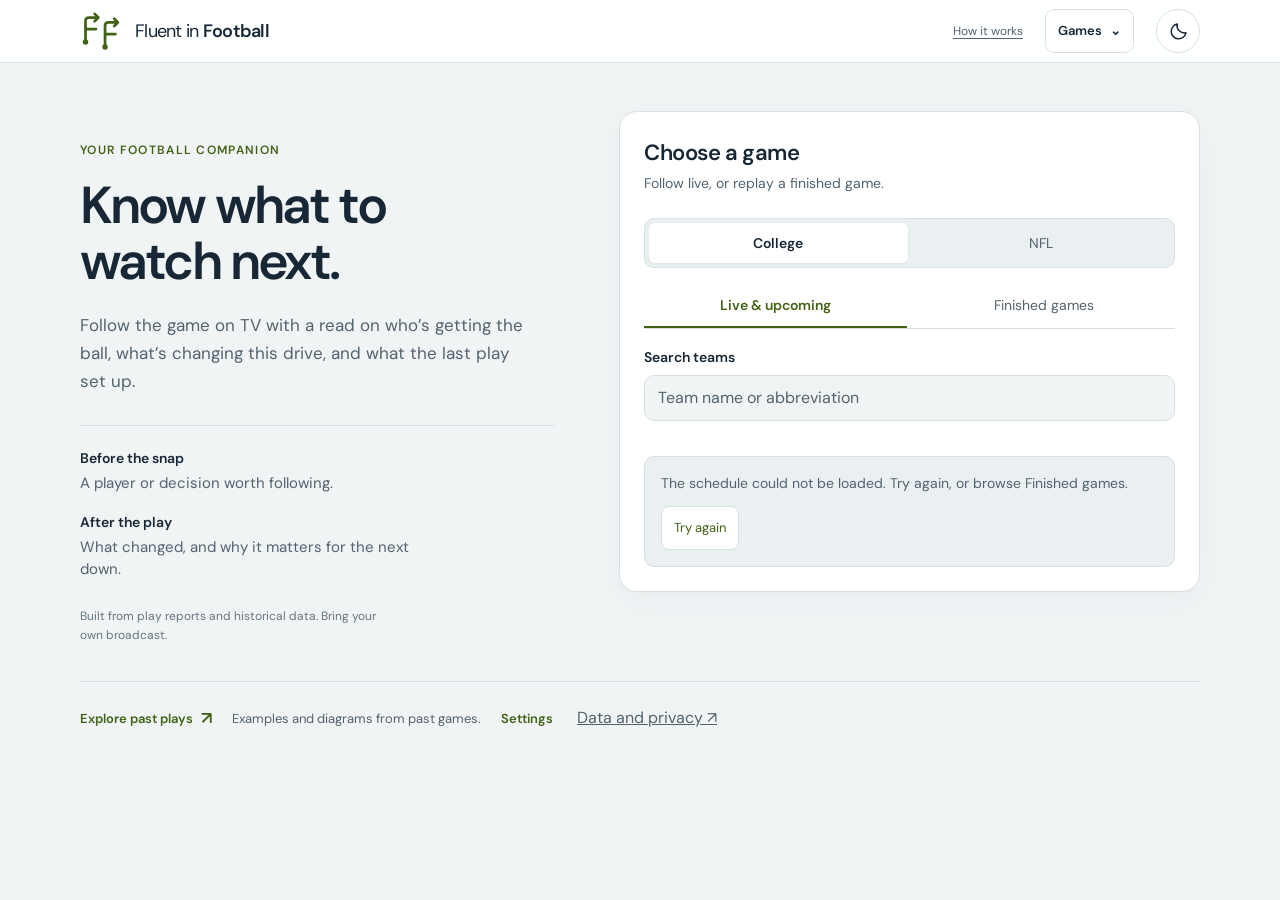
==== web/index.html @ 733d2c17 "Add social link preview metadata and branded card image" ====
<!doctype html>
<html lang="en">
<head>
<meta charset="utf-8">
<meta name="viewport" content="width=device-width, initial-scale=1, viewport-fit=cover">
<meta name="theme-color" content="#f1f4f5">
<meta name="color-scheme" content="light dark">
<meta name="description" content="Know what to watch next. Follow player usage, the shape of a drive, and what each play changed alongside the game on your TV.">
<meta property="og:site_name" content="Fluent in Football">
<meta property="og:type" content="website">
<meta property="og:title" content="Fluent in Football — Know what to watch next">
<meta property="og:url" content="https://fluentin.football/">
<link rel="canonical" href="https://fluentin.football/">
<meta property="og:description" content="Know what to watch next. Live football context and play-by-play replays for college and NFL games.">
<meta property="og:image" content="https://fluentin.football/social-preview-v1.png">
<meta property="og:image:type" content="image/png">
<meta property="og:image:width" content="1200">
<meta property="og:image:height" content="630">
<meta property="og:image:alt" content="Fluent in Football. Know what to watch next. Live context and game replays for college and NFL football.">
<meta name="twitter:card" content="summary_large_image">
<meta name="twitter:title" content="Fluent in Football — Know what to watch next">
<meta name="twitter:description" content="Live football context and play-by-play replays for college and NFL games. Follow along with the game on your TV.">
<meta name="twitter:image" content="https://fluentin.football/social-preview-v1.png">
<meta name="twitter:image:alt" content="Fluent in Football. Know what to watch next. Live context and game replays for college and NFL football.">
<meta name="twitter:creator" content="@natebking">
<meta name="application-name" content="Fluent in Football">
<meta name="apple-mobile-web-app-title" content="Fluent in Football">
<title>Fluent in Football</title>
<link id="favicon" rel="icon" href="favicon.svg" type="image/svg+xml">
<script src="theme.js"></script>
<link rel="stylesheet" href="styles.css">
<link rel="stylesheet" href="learning.css">
<link rel="stylesheet" href="depth.css">
<link rel="stylesheet" href="review.css">
<link rel="stylesheet" href="replay.css">
</head>
<body data-view="home">

<a class="skip-link" href="#gameSearch">Skip to games</a>
<header class="app-header">
  <div class="header-inner">
    <div class="masthead">
      <div class="brand">
        <svg class="brand-mark" viewBox="0 0 72 64" fill="none" aria-hidden="true"><use href="brand-mark.svg#routes"/></svg>
        <span>Fluent in <strong>Football</strong></span>
      </div>
      <div class="mast-actions">
        <span class="connection"><span class="dot" id="dot"></span><span id="connectionLabel">Connecting</span></span>
        <button id="howItWorks" class="help-link" type="button" aria-haspopup="dialog" aria-controls="howSheet">How it works</button>
        <button id="pickBtn" type="button" aria-haspopup="dialog" aria-label="Choose a game">Games <span aria-hidden="true">⌄</span></button>
        <button id="themeToggle" class="icon-button" type="button" aria-label="Switch to dark mode">
          <span class="t-icon-swap" data-state="b" aria-hidden="true">
            <svg class="t-icon" data-icon="a" viewBox="0 0 24 24" fill="none" stroke="currentColor" stroke-width="1.7" stroke-linecap="round"><circle cx="12" cy="12" r="4"/><path d="M12 2v2m0 16v2M2 12h2m16 0h2M5 5l1.5 1.5m11 11L19 19M5 19l1.5-1.5m11-11L19 5"/></svg>
            <svg class="t-icon" data-icon="b" viewBox="0 0 24 24" fill="none" stroke="currentColor" stroke-width="1.7" stroke-linecap="round" stroke-linejoin="round"><path d="M20.5 13.5A8.5 8.5 0 0 1 10.5 3.5 8.5 8.5 0 1 0 20.5 13.5Z"/></svg>
          </span>
        </button>
      </div>
    </div>
    <div class="scorebar">
      <div class="hgrow"><div id="score">Choose a game</div><div class="hmeta" id="hmeta"></div></div>
      <button id="delayBtn" aria-label="TV delay">Sync TV</button>
    </div>
  </div>
</header>

<div id="err" role="status"></div>

<main class="workspace">

  <section id="home" class="home" aria-labelledby="homeTitle">
    <div class="home-intro">
      <p class="eyebrow">Your football companion</p>
      <h1 id="homeTitle">Know what to watch next.</h1>
      <p class="home-lede">Follow the game on TV with a read on who’s getting the ball, what’s changing this drive, and what the last play set up.</p>
      <dl class="home-rhythm">
        <div><dt>Before the snap</dt><dd>A player or decision worth following.</dd></div>
        <div><dt>After the play</dt><dd>What changed, and why it matters for the next down.</dd></div>
      </dl>
      <p class="home-source">Built from play reports and historical data. Bring your own broadcast.</p>
    </div>
    <div id="homeGamePicker" class="home-game-picker">
  <div id="gameBrowser" class="sheetInner game-browser">
    <h2 id="gamePickerTitle">Choose a game</h2>
    <p class="game-picker-intro">Follow live, or replay a finished game.</p>
    <div class="sheetTop">
      <div class="seg" role="group" aria-label="League">
        <button data-lg="cfb">College</button>
        <button data-lg="nfl">NFL</button>
      </div>
      <button id="closeSheet" class="closex">Close</button>
    </div>
    <div class="game-browser-modes" role="group" aria-label="Game schedule">
      <button id="currentGamesBtn" type="button" aria-pressed="true" aria-controls="games">Live & upcoming</button>
      <button id="finishedGamesBtn" type="button" aria-pressed="false" aria-controls="games">Finished games</button>
    </div>
    <div id="archiveDateField" class="archive-date-field" hidden>
      <label for="archiveDate">Game date <input id="archiveDate" type="date" required></label>
      <p>Choose a game to replay. Scores stay hidden until you reach them.</p>
      <button id="archiveRetry" type="button" class="ghost" hidden>Try again</button>
    </div>
    <div class="game-search">
      <label for="gameSearch">Search teams</label>
      <div class="game-search-field">
        <input id="gameSearch" type="search" placeholder="Team name or abbreviation" autocomplete="off" autocapitalize="none" spellcheck="false" aria-controls="games" aria-describedby="gameSearchStatus">
        <button id="clearGameSearch" type="button" aria-label="Clear team search" hidden>Clear</button>
      </div>
      <p id="gameSearchStatus" role="status" aria-live="polite" aria-atomic="true"></p>
    </div>
    <div id="scheduleNotice" class="schedule-notice" hidden><p id="scheduleMessage" role="status"></p><button id="scheduleRetry" class="ghost" type="button" hidden>Try again</button><button id="browseFinished" class="ghost" type="button" hidden>Browse finished games →</button></div>
    <div id="games"><div class="empty">Loading games…</div></div>
    <button id="gameSettingsBtn" class="depth-link" type="button" aria-haspopup="dialog" aria-controls="settingsSheet">Settings: hints and appearance ↗</button>
  </div>
    </div>
  </section>


  <section id="replayControls" class="replay-controls" aria-label="Game replay" hidden>
    <div class="replay-heading"><div><span class="eyebrow">Game replay</span><h1 id="replayGameTitle">Loading game…</h1></div><span id="replayDate"></span></div>
    <p class="replay-note">Final reports with today’s analysis. Live details and timing may have differed.</p>
    <div class="replay-actions">
      <div class="replay-step-buttons"><button id="replayPrevious" class="ghost" type="button" aria-keyshortcuts="ArrowLeft" disabled>← Previous play</button><button id="replayNext" class="replay-next" type="button" aria-keyshortcuts="ArrowRight" disabled>Next play →</button></div>
      <label for="replayMoment">Jump to a moment <select id="replayMoment" disabled><option value="">Choose a moment</option></select></label>
    </div>
    <p class="replay-status"><span id="replayStatus" role="status" aria-live="polite">Loading the replay…</span><span class="replay-keyboard">← / → keys to step</span></p>
  </section>

  <div class="read-column">
    <section id="prime" aria-label="Watch next" tabindex="-1">
      <div class="card-heading"><span class="eyebrow" id="readLabel">Watch next</span></div>
      <div class="pQuiet" id="pQuiet">Pick a game to start.</div>
      <div class="pTop" hidden><span id="pDD"></span><span id="pSpot"></span></div>
      <div class="watch-block"><p id="pWatch"></p><p id="readDetail" class="read-detail"></p><p id="readWatch" class="read-observe"></p><p id="readPlayerContext" class="read-player-context"></p><small id="readSource" class="read-source"></small></div>
      <button id="exploreRead" class="depth-link" type="button" aria-haspopup="dialog" aria-controls="learningSheet" hidden>See the idea <span aria-hidden="true">↗</span></button>
      <details id="readFeedback" class="read-feedback" hidden><summary>Was this useful?</summary><div><button type="button" class="ghost" data-read-rating="useful">Useful</button><button type="button" class="ghost" data-read-rating="obvious">Too obvious</button><button type="button" class="ghost" data-read-rating="unsupported">Doesn’t fit</button></div><small id="readFeedbackStatus" role="status"></small></details>

      <div id="fieldPosition" class="field-position" hidden>
        <div class="field-caption"><span>Field position</span><span id="fieldDirection"></span></div>
        <svg id="fieldGraphic" viewBox="0 0 500 64" role="img" aria-label="Field position">
          <defs><pattern id="yardLines" width="44" height="64" patternUnits="userSpaceOnUse" x="30"><path d="M0 0V64" stroke="currentColor" stroke-opacity=".18"/><path d="M22 17v5m0 20v5" stroke="currentColor" stroke-opacity=".25"/></pattern></defs>
          <rect width="500" height="64" rx="8" fill="currentColor" fill-opacity=".04"/>
          <path d="M30 0v64M470 0v64" stroke="currentColor" stroke-opacity=".35"/>
          <rect x="30" width="440" height="64" fill="url(#yardLines)"/>
          <text x="250" y="38" text-anchor="middle" fill="currentColor" fill-opacity=".5" font-size="16">50</text>
          <line id="firstDownLine" x1="300" y1="5" x2="300" y2="59" stroke="#f0c967" stroke-width="2" stroke-dasharray="4 4"/>
          <line id="ballLine" x1="250" y1="5" x2="250" y2="59" stroke="#d4f76b" stroke-width="2"/>
          <circle id="ballMarker" cx="250" cy="32" r="6" fill="#d4f76b" stroke="#203728" stroke-width="2"/>
        </svg>
        <div class="field-legend"><span id="fieldLeftEnd"></span><span class="field-key">● Ball <i></i> <span id="fieldTargetLabel">First down</span></span><span id="fieldRightEnd"></span></div>
        <details id="fieldView" class="field-view">
          <summary id="fieldViewSummary">Match TV</summary>
          <div class="field-view-panel">
            <p id="fieldViewPrompt">Which way is the offense attacking?</p>
            <div class="field-view-choices" role="group" aria-labelledby="fieldViewPrompt">
              <button type="button" id="fieldAttackLeft" aria-pressed="false">← Left</button>
              <button type="button" id="fieldAttackRight" aria-pressed="false">Right →</button>
            </div>
            <p class="field-view-note">Match the main sideline camera. Check again after halftime or when a new overtime period starts.</p>
          </div>
        </details>
      </div>
      <div class="pHold" id="pHold"></div>
    </section>

  </div>

  <section class="plays-panel" aria-labelledby="feedTitle">
    <div class="feedhead"><h1 id="feedTitle">Last play</h1><span>What changed</span></div>
    <div id="feed"><div class="empty">Waiting for the first play.</div></div>
    <div id="feedControls" class="feed-controls" hidden>
      <button id="feedToggle" class="ghost" type="button" aria-expanded="false" aria-controls="feed">Show more plays</button>
      <span id="feedCount"></span>
    </div>
  </section>
    <section id="askz" aria-label="Make a prediction">
      <div id="pRes" role="status"></div>
      <div id="pAsk">
        <div class="ask-overline">Your call</div>
        <div id="askQ"></div>
        <div id="askBtns"></div>
        <div id="askLock" hidden></div>
      </div>
    </section>
  <details id="gameContext" class="game-context tendency-block">
    <summary><span>Game context</span><small>Drive · Players · Past games</small></summary>
    <div class="context-grid">
      <div>
    <section id="driveStory" class="drive-story" aria-labelledby="driveTitle" hidden>
      <div class="depth-heading"><h2 id="driveTitle">This drive</h2><span id="driveTeam"></span></div>
      <p id="driveSummary"></p>
      <div id="driveGraphic"></div>
      <p class="depth-caption" id="driveNote"></p>
    </section>
    <section id="gamePatterns" class="game-patterns" aria-labelledby="patternsTitle" hidden>
      <h2 id="patternsTitle">Players and plays</h2>
      <div id="patternDetails"></div>
      <p class="depth-caption">Counts from the reported plays. These describe this game; they do not predict the next play.</p>
    </section>
      </div>
      <section class="history-context" aria-labelledby="historyTitle">
        <h2 id="historyTitle">Past games</h2>
        <div id="historyComparison" class="history-comparison"></div>
        <div class="historical-choices"><p id="pSit"></p><p id="pTen"></p><div class="pFoot" id="pFoot"></div></div>
      </section>
    </div>
  </details>
  <footer class="learning-footer">
    <button id="exploreExamples" class="depth-link" type="button" aria-haspopup="dialog" aria-controls="learningSheet">Explore past plays <span aria-hidden="true">↗</span></button>
    <p>Examples and diagrams from past games.</p>
  <div class="journal-toolbar">
    <button id="openJournal" class="depth-link" type="button" aria-haspopup="dialog" aria-controls="reviewSheet">Game journal <span aria-hidden="true">↗</span></button>
    <span id="journalStatus" role="status">Saved in this browser</span>
  </div>
    <div class="footer-links"><button id="settingsBtn" class="depth-link" type="button" aria-haspopup="dialog" aria-controls="settingsSheet">Settings</button><a href="data.html" target="_blank" rel="noopener">Data and privacy ↗</a></div>
  </footer>
</main>

<div id="howSheet" class="sheet" role="dialog" aria-modal="true" aria-labelledby="howTitle" inert>
  <div class="sheetInner">
    <div class="sheetTop">
      <span class="ttl" id="howTitle">How it works</span>
      <button id="closeHow" class="closex" type="button">Close</button>
    </div>
    <ol class="how-steps">
      <li><b>Choose the game you’re watching.</b> Search for either team in the game list. Use Games to switch at any time.</li>
      <li><b>Match the timing.</b> Open Sync TV. We start with a 45-second delay; your broadcast may need more or less.</li>
      <li><b>Know what to watch.</b> Watch next highlights a player, pattern or decision that matters now. Last play explains what changed. Tap an underlined term whenever you need it.</li>
    </ol>
    <p class="note"><b>Read the game</b> is the default. Choose <b>Beginner</b> in Settings for help with the rules. The app reads play reports, not your TV picture.</p>
    <p class="note">No game on? Open <b>Games → Finished games</b>, choose a date and search for a team. Replays use the current analysis and final reports; details and timing may differ from what was available live. Availability depends on ESPN’s play reports.</p>
    <details class="help-details"><summary>More about the features</summary>
    <p class="note"><b>Past games</b> compares the offense and defense using the preceding season, where enough similar plays are available. The counts match down, distance, field position, score and clock bands. Different opponents, players and coaches mean they are context, not a forecast. The separate run/pass percentage uses down, distance and field position only. The app does not watch your TV picture or know how players are lined up.</p>
    <p class="note"><b>Last play</b> explains what happened and what changed. Open <b>Game context</b> for the drive story, player involvement and historical comparisons. Updates can arrive late or be corrected.</p>
    <p class="note">Use <b>See the idea</b> for a diagram and a question about what you noticed. Those answers are your observations, not a graded quiz. Diagrams explain the concept; they do not reconstruct the players’ actual paths.</p>
    <p class="note"><b>Explore past plays</b>, at the bottom of the page, uses named examples from past games, including NFL charting from FTN Data via nflverse. Historical examples are separate from the live game. Passing detail is shown only when its numbers agree with the play report.</p>
    <p class="note">If the app gets ahead of your TV, use <b>TV delay</b> to hold cards, plays, and scores by 0–90 seconds. Adjust it as you watch. Prediction questions are optional in Settings; they do not measure your understanding of football.</p>
    <p class="note"><b>Match TV</b> under the field lets you choose which way the offense is attacking. The diagram keeps each team’s end consistent through possession changes in regulation and switches ends for the second and fourth quarters. Match it again after halftime or when a new overtime period starts. Use <b>Flip field</b> to change the view at any time.</p>
    <p class="note"><b>Game journal</b> keeps the guidance you saw and the reports that arrived, including later corrections. Open a finished game for a review. Your journal stays in this browser on this website; use Download to keep a copy. It does not follow you between the old Vercel address and fluentin.football.</p>
    <p class="note"><b>Was this useful?</b> saves feedback with the card in your journal. It stays in this browser and is included when you download the journal.</p>
    <p class="note"><b>Explore plays</b> pairs worked examples with a different past play to try. Questions use recorded facts, not video. Your first answer in each attempt is saved separately in Practice history, where you can download or clear it. These answers do not change the live analysis.</p>
    </details>
    <p class="note"><a href="data.html" target="_blank" rel="noopener">Data, sources and privacy ↗</a></p>
  </div>
</div>

<div id="sheet" class="sheet" role="dialog" aria-modal="true" aria-labelledby="gamePickerTitle" inert></div>

<div id="settingsSheet" class="sheet" role="dialog" aria-modal="true" aria-labelledby="settingsTitle" inert>
  <div class="sheetInner">
    <div class="sheetTop"><span class="ttl" id="settingsTitle">Settings</span><button id="closeSettings" class="closex" type="button">Close</button></div>
    <div class="settings-section">
      <div class="grouphead">Appearance</div>
      <div class="theme-options" role="group" aria-label="Appearance">
        <button data-theme-choice="system" aria-pressed="true">System</button>
        <button data-theme-choice="light" aria-pressed="false">Light</button>
        <button data-theme-choice="dark" aria-pressed="false">Dark</button>
      </div>
    </div>
    <div class="grouphead">Hints</div>
    <label class="teaching-option" for="teachingLevel"><b>Teaching level</b><select id="teachingLevel"><option value="game">Read the game</option><option value="basics">Beginner</option></select><small>Read the game assumes you know the rules. Beginner explains them. Tap underlined terms in either mode.</small></label>
    <label class="hint-option"><span><b>Shorter hints</b><small>Leave out definitions. You can still tap a term to look it up.</small></span><input type="checkbox" id="shortHints"></label>
    <div class="grouphead">Your calls</div>
    <label class="hint-option"><span><b>Offer prediction questions</b><small id="predictionNote">Optional calls at relevant moments. These do not measure football knowledge.</small></span><input type="checkbox" id="predictionQuestions"></label>
    <p class="note" id="callSummary">No graded picks yet.</p>
    <p class="note">These scores track your predictions, not your understanding of the terms below.</p>
    <div class="grouphead">Terms you have seen</div>
    <div class="ledger" id="ledgerView"></div>
    <p class="note" id="ledgerNote"></p>
    <details class="help-details"><summary>Troubleshooting</summary>
    <div class="btnRow">
      <button id="copyDiag" class="ghost">Copy diagnostics</button>
      <button id="resetLedger" class="ghost">Reset picks and term history</button>
    </div>
    <p class="note" id="buildNote"></p>
    </details>
  </div>
</div>

<div id="dsheet" class="sheet" role="dialog" aria-modal="true" aria-labelledby="delayTitle" inert>
  <div class="sheetInner">
    <div class="sheetTop">
      <span class="ttl" id="delayTitle">TV delay</span>
      <button id="closeDelay" class="closex">Close</button>
    </div>
    <p class="note">Seeing results here before they happen on TV? Add a delay.
       Cards, plays, and scores will wait the number of seconds you choose.</p>
    <div class="dRow">
      <button id="dMinus" aria-label="one second less">&minus;</button>
      <div id="dVal">45s</div>
      <button id="dPlus" aria-label="one second more">+</button>
    </div>
    <input id="dSlide" type="range" min="0" max="90" step="1" value="45" aria-label="TV delay in seconds">
    <div class="dScale"><span>0s</span><span>45s</span><span>90s</span></div>
    <p class="note" id="dNote"></p>
    <section class="sync-check" aria-labelledby="syncTitle">
      <h2 id="syncTitle">Check your TV timing</h2>
      <p class="note">When the play below finishes on TV, tap <b>I saw this play</b>.</p>
      <p class="sync-play" id="syncPlay">Waiting for a new play.</p>
      <div class="sync-actions">
        <button id="syncSaw" class="sync-primary" type="button" disabled>I saw this play</button>
        <button id="syncAhead" class="ghost" type="button">My TV is ahead</button>
      </div>
      <p class="note" id="syncResult" role="status"></p>
      <button id="syncApply" class="sync-primary" type="button" hidden>Use this delay</button>
      <p class="note sync-help">This needs a fresh play. We skip older plays and updates that arrive together. If your TV is ahead, adding a delay will not help.</p>
      <p class="note sync-help">Seeing several plays during a commercial? They may be late updates, or your broadcast may be behind. A fixed delay cannot smooth out uneven updates.</p>
      <div class="feed-health">
        <p class="note" id="feedStatus">Pick a game to check the feed.</p>
        <p class="note" id="clockStatus">The game clock comes from the feed and may be delayed.</p>
      </div>
    </section>
  </div>
</div>

<div id="learningSheet" class="sheet" role="dialog" aria-modal="true" aria-labelledby="learningTitle" inert>
  <div class="sheetInner learning-panel">
    <div class="sheetTop"><span class="ttl" id="learningTitle">Watch and learn</span><button id="closeLearning" class="closex" type="button">Close</button></div>
    <div id="learningContent"></div>
  </div>
</div>

<div id="reviewSheet" class="sheet" role="dialog" aria-modal="true" aria-labelledby="reviewTitle" inert>
  <div class="sheetInner review-panel">
    <div class="sheetTop"><span class="ttl" id="reviewTitle">Game journal</span><button id="closeReview" class="closex" type="button">Close</button></div>
    <div id="reviewContent"></div>
  </div>
</div>

<script src="roster.js"></script>
<script src="roster-client.js"></script>
<script src="player-display.js"></script>
<script src="play-facts.js"></script>
<script src="feed-health.js"></script>
<script src="game-insights.js"></script>
<script src="game-history.js"></script>
<script src="history-ui.js"></script>
<script src="field-view.js"></script>
<script src="game-read.js"></script>
<script src="learning.js"></script>
<script src="glossary.js"></script>
<script src="practice.js"></script>
<script src="depth-ui.js"></script>
<script src="journal.js"></script>
<script src="review-ui.js"></script>
<script src="replay.js"></script>
<script src="app.js"></script>
<script src="ui.js"></script>
</body>
</html>
---- web/styles.css ----
@font-face { font-family: "DM Sans"; font-style: normal; font-weight: 400; font-display: swap; src: url("fonts/dm-sans-regular.ttf") format("truetype"); }
@font-face { font-family: "DM Sans"; font-style: normal; font-weight: 600; font-display: swap; src: url("fonts/dm-sans-semibold.ttf") format("truetype"); }
@font-face { font-family: "Barlow Condensed"; font-style: normal; font-weight: 700; font-display: swap; src: url("fonts/barlow-condensed-bold.ttf") format("truetype"); }

:root {
  color-scheme: light;
  --bg: #f1f4f5; --card: #fff; --surface: #eaf0f1; --header: #ffffffed;
  --text: #172735; --dim: #53636e; --faint: #657680; --line: #d7e0e4;
  --accent: #426216; --accent-bg: #edf5da; --signal: #d4f76b; --signal-ink: #213216;
  --brand-primary: #426216; --brand-secondary: #1e706a;
  --warn: #85520b; --warn-bg: #fff2da; --bad: #b64232; --bad-bg: #fcece7;
  --field: #203b32; --field-ink: #e8f2e6; --overlay: #09152199;
  --shadow: 0 10px 35px #17334809, 0 1px 2px #17334805;
  --hdr: calc(137px + env(safe-area-inset-top));
  --heading: "Barlow Condensed", "Arial Narrow", sans-serif;
  --icon-swap-dur: 250ms; --icon-swap-blur: 2px;
  --icon-swap-start-scale: 0.25; --icon-swap-ease: ease-in-out;
}
:root[data-theme="dark"] {
  color-scheme: dark;
  --bg: #0c1722; --card: #142431; --surface: #1b303f; --header: #0c1722ed;
  --text: #edf2f4; --dim: #adbcc6; --faint: #91a5b2; --line: #2b3f4c;
  --accent: #d4f76b; --accent-bg: #d4f76b13; --warn: #f0c967; --warn-bg: #f0c96714;
  --brand-primary: #d4f76b; --brand-secondary: #8bddc5;
  --bad: #ffab96; --bad-bg: #ffab9614; --field: #132c28; --field-ink: #dfede3;
  --overlay: #03090ed9; --shadow: 0 15px 45px #03090e24, 0 1px 2px #03090e20;
}
* { box-sizing: border-box; margin: 0; padding: 0; -webkit-tap-highlight-color: transparent; }
[hidden] { display: none !important; }
html { background: var(--bg); scroll-padding-top: calc(var(--hdr) + 24px); }
body { background: var(--bg); color: var(--text); font: 1rem/1.5 "DM Sans", -apple-system, BlinkMacSystemFont, "Segoe UI", sans-serif; min-height: 100dvh; }
button, input { font: inherit; }
button { cursor: pointer; color: inherit; touch-action: manipulation; }
button:focus-visible, summary:focus-visible, a:focus-visible, input:focus-visible { outline: 3px solid var(--accent); outline-offset: 4px; }
button:disabled { cursor: default; }
svg { display: block; }
.num { font-variant-numeric: tabular-nums; }
.skip-link { position: fixed; top: -100px; left: 16px; padding: 10px 16px; z-index: 20; color: var(--signal-ink); background: var(--signal); border-radius: 8px; }
.skip-link:focus { top: 12px; }

/* The score and clock always use the existing TV-delay boundary. */
.app-header { position: sticky; top: 0; z-index: 4; padding-top: env(safe-area-inset-top); background: var(--header); backdrop-filter: blur(16px); border-bottom: 1px solid var(--line); }
.header-inner { max-width: 1184px; padding: 0 32px; margin: auto; }
.masthead { min-height: 62px; display: flex; align-items: center; justify-content: space-between; gap: 16px; border-bottom: 1px solid var(--line); }
.brand { display: flex; gap: 11px; align-items: center; flex: none; font-size: 1.125rem; letter-spacing: -.04em; }
.brand strong { font-weight: 600; }
.brand-mark { width: 44px; height: 40px; flex: none; color: var(--accent); }
.mast-actions { display: flex; align-items: center; gap: 22px; }
.connection { display: flex; gap: 7px; align-items: center; color: var(--dim); font-size: .75rem; }
.dot { width: 6px; height: 6px; border-radius: 50%; background: var(--warn); flex: none; }
.dot.ok { background: var(--accent); box-shadow: 0 0 0 3px var(--accent-bg); }
.icon-button { width: 44px; height: 44px; display: grid; place-items: center; border: 1px solid var(--line); border-radius: 50%; background: var(--card); }
.icon-button svg { width: 21px; height: 21px; }
.scorebar { display: flex; align-items: center; gap: 20px; min-height: 74px; padding: 10px 0; }
.hgrow { display: flex; align-items: center; flex: 1; min-width: 0; gap: 30px; }
#score { display: flex; align-items: center; gap: 18px; font-size: 1rem; font-weight: 600; }
.score-team { display: flex; align-items: center; gap: 12px; }
.team-logo { width: 32px; height: 32px; object-fit: contain; padding: 3px; background: #fff; border-radius: 7px; flex: none; }
.team-abbr { font-size: 1rem; letter-spacing: .05em; }
.team-score { font: 700 2.125rem/1 var(--heading); font-variant-numeric: tabular-nums; }
#score .sep { color: var(--faint); font-size: .75rem; font-weight: 400; }
.hmeta { font-size: .8125rem; color: var(--dim); padding-left: 24px; border-left: 1px solid var(--line); }
.hmeta:empty { display: none; }
#delayBtn { flex: none; border: 1px solid var(--line); border-radius: 9px; padding: 10px 13px; background: var(--card); font-size: .8125rem; font-weight: 600; font-variant-numeric: tabular-nums; min-height: 44px; }
#delayBtn.on { background: var(--accent-bg); color: var(--accent); border-color: var(--accent); }
#err { display: none; color: var(--bad); background: var(--bad-bg); font-size: .875rem; padding: 10px max(20px, calc((100vw - 1120px) / 2)); }
#err.on { display: block; }

/* Follow one player or decision, with the last play alongside. */
.workspace { max-width: 1184px; margin: 0 auto; padding: 32px 32px calc(40px + env(safe-area-inset-bottom)); display: grid; grid-template-columns: minmax(0, 1.2fr) minmax(0, 1fr); gap: 24px; align-items: start; }
/* Before selection, give the game browser the space occupied by analysis. */
body[data-view="home"] .workspace > :not(.home):not(.learning-footer),
body[data-view="home"] .scorebar, body[data-view="home"] .connection,
body[data-view="home"] .journal-toolbar { display: none; }
body[data-view="home"] .masthead { border-bottom: 0; }
.home { grid-column: 1 / -1; display: grid; grid-template-columns: minmax(0, .9fr) minmax(0, 1.1fr); gap: clamp(28px, 5vw, 72px); padding: 16px 0 12px; align-items: start; }
.home-intro { padding-top: 30px; }
.home-intro > .eyebrow { color: var(--accent); }
.home h1 { font-size: clamp(2.25rem, 4.1vw, 3.25rem); line-height: 1.08; letter-spacing: -.055em; font-weight: 600; margin: 18px 0 22px; max-width: 10ch; text-wrap: balance; }
.home-lede { color: var(--dim); font-size: 1.0625rem; line-height: 1.65; max-width: 39ch; text-wrap: pretty; }
.home-rhythm { margin-top: 30px; padding-top: 22px; border-top: 1px solid var(--line); }
.home-rhythm > div + div { margin-top: 17px; }
.home-rhythm dt { font-size: .875rem; font-weight: 600; margin-bottom: 3px; }
.home-rhythm dd { color: var(--dim); font-size: .9375rem; max-width: 35ch; }
.home-source { color: var(--faint); font-size: .75rem; line-height: 1.6; margin-top: 26px; max-width: 40ch; }
.home-game-picker { min-width: 0; }
.home-game-picker .game-browser { max-width: none; max-height: none; overflow: visible; background: var(--card); border: 1px solid var(--line); border-radius: 18px; padding: 24px; box-shadow: var(--shadow); }
.game-browser h2 { font-size: 1.375rem; font-weight: 600; letter-spacing: -.025em; }
.game-picker-intro { color: var(--dim); font-size: .875rem; margin: 4px 0 20px; }
.home-game-picker .sheetTop { position: static; background: transparent; }
.home-game-picker #closeSheet, .home-game-picker #gameSettingsBtn { display: none; }
.home-game-picker .seg { width: 100%; }
.home-game-picker .seg button { flex: 1; }
.home-game-picker .game-search input { background: var(--bg); }
.home-game-picker #games { max-height: 460px; overflow-y: auto; overscroll-behavior: auto; scrollbar-gutter: stable; }
.home-game-picker .grouphead { padding-top: 14px; }
.schedule-notice { padding: 16px; margin-top: 12px; border: 1px solid var(--line); background: var(--surface); border-radius: 10px; font-size: .875rem; color: var(--dim); }
.schedule-notice button { margin-top: 12px; background: var(--card); color: var(--accent); }
.game-browser .empty { font-size: .875rem; padding: 28px 12px; }
@media (max-width: 759px) {
  .home { display: block; padding: 0; }
  .home-intro { padding: 10px 4px 26px; }
  .home h1 { max-width: 15ch; font-size: 2.375rem; margin: 12px 0 16px; }
  .home-lede { font-size: 1rem; line-height: 1.55; }
  .home-rhythm { display: none; }
  .home-source { margin-top: 14px; max-width: none; }
  .home-game-picker .game-browser { padding: 20px 16px; border-radius: 15px; }
  .home-game-picker #games { max-height: none; overflow: visible; scrollbar-gutter: auto; }
}
.read-column { top: calc(var(--hdr) + 28px); min-width: 0; }
html[data-read-fits="true"] .read-column { position: sticky; }
#prime { border-radius: 18px; background: var(--card); border: 1px solid var(--line); border-top: 3px solid var(--accent); padding: 25px 28px 24px; box-shadow: var(--shadow); transition: border-top-color 700ms ease-out; }
#prime.fresh { border-top-color: var(--signal); transition: none; }
.card-heading { display: flex; align-items: center; justify-content: space-between; margin-bottom: 16px; }
.eyebrow, .watch-label, .ask-overline { font-size: .75rem; font-weight: 600; letter-spacing: .11em; text-transform: uppercase; }
.eyebrow { color: var(--dim); }
.card-symbol { color: var(--accent); font-size: 1.375rem; line-height: 1; }
.pTop { display: flex; align-items: center; gap: 17px; padding-bottom: 19px; border-bottom: 1px solid var(--line); }
#pDD { font: 700 2.25rem/1 var(--heading); white-space: nowrap; text-transform: uppercase; }
#pSpot { color: var(--dim); font-size: .8125rem; line-height: 1.5; max-width: 160px; }
.tendency-block { margin-top: 18px; }
.tendency-block:has(#driveStory[hidden]):has(#gamePatterns[hidden]):has(#pTen:empty):has(#pSit:empty):has(#historyComparison:empty) { display: none; }
.historical-choices:has(#pTen:empty):has(#pSit:empty) { display: none; }
.history-comparison:empty { display: none; }
.history-comparison { margin: 12px 0 20px; font-size: .875rem; }
.history-comparison h3 { font-size: 1.1rem; margin: 0 0 8px; }
.history-context, .history-sample { color: var(--dim); font-size: .78rem; line-height: 1.5; }
.history-sample { margin: 10px 0; }
.history-method { margin: 8px 0 12px; }
.history-team { border-top: 1px solid var(--line); padding-top: 14px; margin-top: 14px; }
.history-team h4 { margin: 0 0 12px; font-size: .9rem; }
.history-team dl { display: grid; grid-template-columns: minmax(0, 1fr) auto; gap: 8px 16px; margin: 0; }
.history-team dd { margin: 0; font-weight: 700; font-variant-numeric: tabular-nums; }
.history-comparison a { color: var(--accent); }
#pSit { font-size: .875rem; color: var(--dim); text-wrap: pretty; }
#pTen { font-size: 1.1875rem; line-height: 1.45; color: var(--accent); font-weight: 600; margin-top: 3px; text-wrap: pretty; }
#prime.low #pTen { color: var(--text); }
.watch-block { margin-top: 22px; padding-top: 19px; border-top: 1px solid var(--line); }
.watch-block:has(#pWatch:empty) { display: none; }
.watch-label { display: flex; align-items: center; gap: 7px; color: var(--dim); margin-bottom: 8px; font-size: .6875rem; }
.watch-label svg { width: 17px; height: 17px; }
#pWatch { font-size: 1.5625rem; font-weight: 600; line-height: 1.32; letter-spacing: -.035em; text-wrap: pretty; }
.read-detail { margin-top: 12px; font-size: 1.0625rem; line-height: 1.55; color: var(--text); }
.read-observe { margin-top: 14px; padding-left: 13px; border-left: 3px solid var(--accent); font-size: 1rem; line-height: 1.5; color: var(--dim); }
.read-source { display: block; margin-top: 12px; color: var(--dim); font-size: .75rem; }
.read-player-context { margin-top: 16px; padding-top: 12px; border-top: 1px solid var(--line); color: var(--dim); font-size: .875rem; line-height: 1.5; }
.read-detail:empty, .read-observe:empty, .read-source:empty, .read-player-context:empty { display: none; }
.tendency-block summary { cursor: pointer; padding: 8px 0; }
.read-feedback { margin-top: 16px; color: var(--dim); font-size: .8125rem; }
.read-feedback summary { cursor: pointer; }
.read-feedback > div { display: flex; flex-wrap: wrap; gap: 6px; margin: 9px 0; }
.read-feedback button { padding: 8px 10px; font-size: .8125rem; }
.pFoot { display: flex; flex-wrap: wrap; gap: 7px; margin-top: 18px; align-items: center; }
.pFoot:empty { display: none; }
.chip { display: inline-flex; align-items: center; min-height: 32px; font-size: .75rem; font-weight: 400; border-radius: 6px; padding: 4px 8px; background: var(--surface); color: var(--dim); border: 1px solid transparent; font-variant-numeric: tabular-nums; }
.chip.src { background: var(--accent-bg); color: var(--accent); }
.chip.srcl { background: transparent; color: var(--dim); border: 1px solid var(--line); }
button.chip { border: 1px solid var(--line); text-decoration: underline; text-decoration-color: var(--line); text-underline-offset: 3px; min-height: 36px; }
.pQuiet { font-size: .9375rem; font-weight: 400; line-height: 1.55; color: var(--dim); padding: 10px 0 18px; text-wrap: pretty; }
.pHold { color: var(--dim); font-size: .75rem; margin-top: 16px; }
.pHold:empty { display: none; }
.field-position { margin: 22px -28px -24px; padding: 16px 22px 15px; border-radius: 0 0 17px 17px; background: var(--field); color: var(--field-ink); }
.field-caption, .field-legend { display: flex; align-items: center; justify-content: space-between; gap: 8px; font-size: .6875rem; }
.field-caption { margin-bottom: 10px; font-size: .75rem; }
#fieldDirection { color: #b3c9bc; }
#fieldGraphic { width: 100%; height: auto; }
.field-legend { margin-top: 9px; color: #b3c9bc; font-size: .625rem; }
.field-key { display: flex; gap: 5px; align-items: center; color: #d4f76b; }
.field-key i { height: 9px; border-left: 2px dashed #f0c967; margin-left: 5px; }
.field-legend > :last-child { text-align: right; }
.field-view { margin-top: 10px; font-size: .75rem; }
.field-view summary { width: fit-content; min-height: 32px; display: flex; align-items: center; gap: 7px; cursor: pointer; color: var(--field-ink); text-decoration: underline; text-underline-offset: 3px; }
.field-view summary::after { content: '+'; text-decoration: none; }
.field-view[open] summary::after { content: '−'; }
.field-view-panel { padding: 4px 0 2px; }
.field-view-panel p { margin: 0 0 9px; }
.field-view-choices { display: flex; gap: 8px; margin-bottom: 10px; }
.field-view-choices button { min-height: 44px; min-width: 100px; padding: 8px 15px; border: 1px solid #8ca89a; border-radius: 7px; background: transparent; color: var(--field-ink); }
.field-view-choices button[aria-pressed="true"] { background: #d4f76b; color: #203728; border-color: #d4f76b; }
.field-view-note { color: #b3c9bc; font-size: .6875rem; line-height: 1.5; max-width: 48ch; }
#prime:has(.pHold:not(:empty)) .field-position { margin-bottom: 0; border-radius: 0; }

/* The feed keeps the explanation prominent and the source text optional. */
.plays-panel { min-width: 0; padding: 25px 24px 20px; background: var(--card); border: 1px solid var(--line); border-radius: 18px; }
.feedhead { display: flex; align-items: baseline; justify-content: space-between; gap: 12px; padding: 0 0 18px; }
.feedhead h1 { font: 600 .75rem/1.3 "DM Sans", sans-serif; text-transform: uppercase; letter-spacing: .11em; color: var(--dim); }
.feedhead > span { font-size: .75rem; color: var(--faint); }
#feed { margin: 0; }
.feed-controls { display: flex; align-items: center; justify-content: space-between; flex-wrap: wrap; gap: 10px 16px; }
.feed-controls span { color: var(--dim); font-size: .75rem; }
.play { position: relative; padding: 0 0 21px; margin-bottom: 20px; border-bottom: 1px solid var(--line); }

.pl1 { display: flex; flex-wrap: wrap; align-items: center; gap: 7px; color: var(--dim); font-size: .75rem; }
.pl1 b { padding: 2px 6px; border-radius: 4px; background: var(--surface); color: var(--text); font-size: .6875rem; font-weight: 600; letter-spacing: .025em; }
.pl1 .t { margin-left: auto; font-size: .6875rem; color: var(--faint); }
.pl2 { margin-top: 9px; font-size: 1rem; line-height: 1.5; text-wrap: pretty; }
.pl2.score { color: var(--accent); font-weight: 600; }
.pl2.turn { color: var(--warn); }
.play-players { margin-top: 6px; color: var(--dim); font-size: .8125rem; }
.play-facts { display: flex; flex-wrap: wrap; gap: 6px; margin-top: 9px; }
.play-fact { font-size: .6875rem; color: var(--dim); background: var(--surface); border-radius: 5px; padding: 3px 7px; }
.play-after { margin-top: 9px; padding-left: 10px; border-left: 2px solid var(--line); font-size: .875rem; color: var(--text); }
.play-details { margin-top: 9px; }
.play-details summary { display: inline-flex; align-items: center; gap: 6px; font-size: .75rem; color: var(--faint); cursor: pointer; list-style: none; min-height: 28px; }
.play-details summary::-webkit-details-marker { display: none; }
.play-details summary::after { content: "+"; font-size: .875rem; }
.play-details[open] summary::after { content: "−"; }
.pl3 { font-size: .8125rem; color: var(--dim); margin-top: 5px; line-height: 1.6; }
.empty { padding: 35px 20px; color: var(--dim); font-size: 1rem; text-align: center; text-wrap: pretty; }

/* Predictions follow the card in page flow, so they never cover the field. */
#askz { grid-column: 1 / -1; min-width: 0; margin-top: 16px; padding: 18px 20px; border: 1px solid var(--line); border-radius: 14px; background: var(--card); }
#askz:not(:has(.on)) { display: none; }
#pAsk, #pRes { display: none; }
#pAsk.on, #pRes.on { display: block; }
.ask-overline { color: var(--accent); font-size: .6875rem; margin-bottom: 3px; }
#askQ { font-size: 1rem; font-weight: 600; margin-bottom: 10px; }
#askBtns { display: flex; gap: 9px; }
.ansb { flex: 1; min-height: 48px; padding: 10px 15px; border: 1px solid var(--line); border-radius: 9px; background: var(--card); color: var(--text); font-size: 1rem; font-weight: 600; transition: transform 120ms ease-out, background-color 120ms ease-out; }
.ansb:active { transform: scale(.98); background: var(--accent-bg); }
#askLock { display: block; color: var(--dim); font-size: .9375rem; padding: 12px 15px; border: 1px solid var(--line); border-radius: 9px; background: var(--surface); }
#askLock b { color: var(--accent); padding: 0 .2em; }
#pRes { padding: 12px 15px; border-radius: 9px; border-left: 3px solid var(--dim); font-size: .9375rem; background: var(--surface); }
#pRes.ok { border-color: var(--accent); }
#pRes.no { border-color: var(--bad); }
#pRes.ok b { color: var(--accent); }
#pRes.no b { color: var(--bad); }
#pRes.on + #pAsk.on { margin-top: 10px; }
#pickBtn { display: flex; align-items: center; gap: 8px; padding: 9px 12px; min-height: 44px; border: 1px solid var(--line); background: var(--card); color: var(--text); border-radius: 9px; font-size: .8125rem; font-weight: 600; flex: none; }

/* Game and delay sheets are keyboard-accessible dialogs in both themes. */
.sheet { position: fixed; inset: 0; z-index: 9; background: var(--overlay); display: flex; align-items: flex-end; justify-content: center; opacity: 0; visibility: hidden; pointer-events: none; transition: opacity 160ms ease-out, visibility 160ms; }
.sheet.on { opacity: 1; visibility: visible; pointer-events: auto; transition: opacity 160ms ease-out; }
.sheetInner { width: 100%; max-width: 580px; max-height: 86dvh; overflow-y: auto; overscroll-behavior: contain; background: var(--bg); border: 1px solid var(--line); border-bottom: 0; border-radius: 22px 22px 0 0; padding: 18px 24px calc(24px + env(safe-area-inset-bottom)); }
.sheetTop { display: flex; align-items: center; gap: 12px; position: sticky; top: -18px; padding: 4px 0 16px; background: var(--bg); z-index: 1; }
.sheetTop .ttl { font: 700 1.75rem/1.2 var(--heading); text-transform: uppercase; }
.seg, .theme-options { display: flex; padding: 4px; border: 1px solid var(--line); border-radius: 10px; background: var(--surface); gap: 4px; }
.seg button, .theme-options button { border: 0; border-radius: 6px; padding: 8px 17px; min-height: 40px; font-size: .875rem; background: transparent; color: var(--dim); }
.seg button.on, .theme-options button[aria-pressed="true"] { background: var(--card); color: var(--text); font-weight: 600; box-shadow: 0 1px 3px #0000000d; }
.closex { margin-left: auto; min-height: 44px; padding: 8px 10px; background: transparent; border: 0; font-size: .875rem; color: var(--dim); }
.grouphead { color: var(--faint); font-size: .75rem; letter-spacing: .08em; text-transform: uppercase; font-weight: 600; padding: 22px 0 10px; }
.game-search label { display: block; margin-bottom: 7px; font-size: .875rem; font-weight: 600; }
.game-search-field { display: flex; gap: 8px; }
.game-search input { flex: 1; min-width: 0; width: 100%; min-height: 46px; padding: 10px 13px; border: 1px solid var(--line); border-radius: 10px; background: var(--card); color: var(--text); font: inherit; font-size: 1rem; }
.game-search input::placeholder { color: var(--dim); opacity: 1; }
.game-search input::-webkit-search-cancel-button { -webkit-appearance: none; }
.game-search button { min-height: 44px; padding: 8px 12px; border: 1px solid var(--line); border-radius: 10px; background: var(--card); font-size: .875rem; }
#gameSearchStatus { min-height: 1.4em; margin: 6px 0 0; color: var(--dim); font-size: .75rem; }
.gbtn { display: block; position: relative; width: 100%; padding: 14px 38px 14px 15px; text-align: left; border: 1px solid var(--line); border-radius: 11px; margin-bottom: 8px; background: var(--card); }
.gbtn b { display: block; font-size: 1rem; font-weight: 600; }
.game-teams { display: grid; grid-template-columns: minmax(0, 1fr) auto minmax(0, 1fr); align-items: center; gap: 12px; }
.game-versus { color: var(--dim); font-size: .75rem; }
.game-team { display: flex; align-items: center; gap: 9px; min-width: 0; }
.game-team b { font-size: .875rem; overflow-wrap: anywhere; }
.gbtn small { display: block; margin-top: 4px; color: var(--dim); font-size: .8125rem; }
.gbtn.sel { background: var(--accent-bg); border-color: var(--accent); }
.gbtn.sel::after { content: "✓"; position: absolute; right: 15px; top: 18px; color: var(--accent); }
.theme-options button { flex: 1; }
.hint-option { display: flex; align-items: center; justify-content: space-between; gap: 18px; padding: 14px; border: 1px solid var(--line); border-radius: 10px; background: var(--card); cursor: pointer; }
.hint-option b { display: block; font-size: .875rem; font-weight: 600; }
.hint-option small { display: block; font-size: .75rem; color: var(--dim); margin-top: 3px; }
.hint-option input { width: 22px; height: 22px; flex: none; accent-color: var(--accent); }
.ledger { display: flex; flex-direction: column; }
.lrow { display: flex; flex-wrap: wrap; align-items: center; gap: 7px; font-size: .875rem; padding: 10px 0; border-bottom: 1px solid var(--line); }
.lrow .nm { font-weight: 600; }
.lrow .sc { font-size: .75rem; color: var(--dim); margin-left: auto; font-variant-numeric: tabular-nums; }
.note { margin: 12px 0; color: var(--dim); font-size: .875rem; line-height: 1.6; text-wrap: pretty; }
.btnRow { display: flex; flex-wrap: wrap; gap: 8px; margin-top: 18px; }
.ghost { min-height: 44px; border: 1px solid var(--line); padding: 9px 12px; border-radius: 8px; background: transparent; color: var(--dim); font-size: .8125rem; }
#buildNote { font-size: .6875rem; color: var(--faint); margin-bottom: 0; }
.dRow { display: flex; align-items: center; gap: 15px; padding: 20px 0 10px; }
.dRow button { width: 62px; min-height: 56px; border: 1px solid var(--line); border-radius: 12px; background: var(--card); font-size: 1.5rem; }
#dVal { flex: 1; text-align: center; font: 700 3.75rem/1 var(--heading); font-variant-numeric: tabular-nums; }
#dSlide { width: 100%; height: 44px; accent-color: var(--accent); }
.dScale { display: flex; justify-content: space-between; color: var(--dim); font-size: .75rem; }
.sync-check { margin-top: 22px; padding-top: 20px; border-top: 1px solid var(--line); }
.sync-check h2 { margin: 0; font-size: 1.0625rem; font-weight: 600; line-height: 1.4; }
.sync-play { margin: 14px 0; padding: 14px; border: 1px solid var(--line); border-radius: 10px; background: var(--card); font-size: .9375rem; line-height: 1.55; overflow-wrap: anywhere; }
.sync-actions { display: flex; flex-wrap: wrap; gap: 8px; }
.sync-actions button { flex: 1 1 150px; }
.sync-primary { min-height: 44px; padding: 10px 14px; border: 1px solid var(--accent); border-radius: 8px; background: var(--accent-bg); color: var(--accent); font-size: .875rem; font-weight: 600; }
.sync-primary:disabled { border-color: var(--line); background: var(--surface); color: var(--dim); cursor: default; opacity: .65; }
.sync-check .sync-help { font-size: .8125rem; }
.feed-health { margin-top: 16px; padding-top: 10px; border-top: 1px solid var(--line); }
.feed-health .note { margin: 6px 0; font-size: .8125rem; }

/* transitions-dev: icon swap, with the documented hooks and motion guard. */
.t-icon-swap {
  position: relative;
  display: inline-grid;
}
.t-icon-swap .t-icon {
  grid-area: 1 / 1;
  transition:
    opacity   var(--icon-swap-dur) var(--icon-swap-ease),
    filter    var(--icon-swap-dur) var(--icon-swap-ease),
    transform var(--icon-swap-dur) var(--icon-swap-ease);
  will-change: opacity, filter, transform;
}
.t-icon-swap[data-state="a"] .t-icon[data-icon="a"],
.t-icon-swap[data-state="b"] .t-icon[data-icon="b"] {
  opacity: 1;
  filter: blur(0);
  transform: scale(1);
}
.t-icon-swap[data-state="a"] .t-icon[data-icon="b"],
.t-icon-swap[data-state="b"] .t-icon[data-icon="a"] {
  opacity: 0;
  filter: blur(var(--icon-swap-blur));
  transform: scale(var(--icon-swap-start-scale));
}
@media (hover: hover) {
  .ansb:hover { border-color: var(--accent); background: var(--accent-bg); }
  .icon-button:hover, #delayBtn:hover, .ghost:hover, .gbtn:hover, button.chip:hover { border-color: var(--accent); }
  #pickBtn:hover { background: var(--surface); }
}
@media (min-width: 760px) {
  .sheet { align-items: center; padding: 32px; }
  .sheetInner { border-radius: 20px; border-bottom: 1px solid var(--line); }
}
@media (max-width: 900px) {
  .workspace { gap: 24px; padding-left: 24px; padding-right: 24px; }
  .header-inner { padding: 0 24px; }
  #prime { padding-left: 22px; padding-right: 22px; }
  .field-position { margin-left: -22px; margin-right: -22px; }
  .hgrow { gap: 18px; }
  .hmeta { padding-left: 18px; }
}
@media (max-width: 759px) {
  :root { --hdr: calc(125px + env(safe-area-inset-top)); }
  .header-inner { padding: 0 18px; }
  .masthead { min-height: 56px; }
  .brand { font-size: .9375rem; gap: 8px; line-height: 1.15; }
  .brand strong { display: block; }
  .brand-mark { width: 36px; height: 32px; }
  .mast-actions { gap: 8px; }
  .connection { display: none; }
  .icon-button { width: 38px; height: 38px; }
  .scorebar { min-height: 68px; gap: 14px; }
  .hgrow { display: block; }
  #score { gap: 8px; }
  .score-team { gap: 5px; }
  .team-logo { width: 26px; height: 26px; padding: 2px; border-radius: 5px; }
  .team-abbr { font-size: .8125rem; }
  .team-score { font-size: 1.75rem; }
  .hmeta { padding-left: 0; border: 0; margin-top: 3px; font-size: .6875rem; }
  #delayBtn { font-size: .75rem; padding: 9px 10px; }
  .workspace { display: block; padding: 20px 16px calc(26px + env(safe-area-inset-bottom)); }
  .read-column, html[data-read-fits="true"] .read-column { position: static; }
  #prime { padding: 18px 20px 19px; border-radius: 15px; }
  .card-heading { margin-bottom: 11px; }
  .eyebrow { font-size: .6875rem; }
  .pTop { padding-bottom: 13px; }
  #pDD { font-size: 2.375rem; }
  #pSpot { font-size: .75rem; max-width: 170px; }
  .tendency-block { margin-top: 13px; }
  #pSit { font-size: .8125rem; }
  #pTen { font-size: 1.0625rem; }
  .watch-block { margin-top: 16px; padding-top: 14px; }
  #pWatch { font-size: 1.3125rem; line-height: 1.36; }
  .pFoot { margin-top: 14px; gap: 6px; }
  .chip { font-size: .6875rem; padding: 3px 7px; }
  .field-position { margin: 17px -20px -19px; padding: 12px 17px; border-radius: 0 0 14px 14px; }
  .field-caption { font-size: .6875rem; margin-bottom: 7px; }
  .field-legend { font-size: .5625rem; margin-top: 7px; }
  .plays-panel { margin-top: 18px; padding: 20px; border-radius: 15px; }
  .feedhead { padding-bottom: 13px; }
  .feedhead h1 { font-size: .6875rem; }
  .feedhead > span { font-size: .6875rem; }
  .play { margin-bottom: 17px; padding-bottom: 17px; }
  .pl2 { font-size: .9375rem; }
  #askz { padding: 16px 18px; }
  #askQ { font-size: .875rem; margin-bottom: 8px; }
  #pRes { font-size: .875rem; }
  .sheetInner { padding-left: 18px; padding-right: 18px; }
}
@media (max-width: 370px) {
  .brand { font-size: .9375rem; }
  .scorebar { flex-wrap: wrap; gap: 8px; }
  .hgrow { flex-basis: 100%; }
  #delayBtn { margin-bottom: 3px; padding: 5px 9px; }
  .field-key { display: none; }
  #pDD { font-size: 2.125rem; }
}
@media (prefers-reduced-motion: reduce) {
  .t-icon-swap .t-icon { transition: none !important; }
  *, *::before, *::after { transition: none !important; scroll-behavior: auto !important; }
  .ansb:active { transform: none; }
}

/* Definitions open only on request and stay near the selected word. */
.term-link { display: inline; padding: 0; border: 0; border-radius: 2px; background: none; color: inherit; font: inherit; letter-spacing: inherit; text-align: inherit; text-decoration: underline; text-decoration-style: dotted; text-decoration-color: var(--dim); text-underline-offset: .17em; cursor: pointer; }
.term-link:hover, .term-link:focus-visible { text-decoration-style: solid; color: var(--accent); }
#termPopover { position: fixed; inset: auto; margin: 0; width: min(320px, calc(100vw - 24px)); padding: 15px 17px 17px; border: 1px solid var(--line); border-radius: 12px; background: var(--card); color: var(--text); box-shadow: 0 8px 32px #0003; }
.term-heading { display: flex; align-items: center; gap: 12px; }
.term-heading strong { font-size: 1rem; text-transform: capitalize; }
.term-heading button { margin-left: auto; width: 32px; height: 32px; flex: none; border: 0; background: var(--surface); color: var(--dim); border-radius: 50%; font-size: 1.25rem; }
#termPopover p { margin-top: 7px; font-size: .875rem; line-height: 1.55; }
.help-link { border: 0; background: none; padding: 8px 0; min-height: 44px; color: var(--dim); font: inherit; font-size: .75rem; text-decoration: underline; text-underline-offset: 3px; white-space: nowrap; }
.help-link:hover { color: var(--text); }
#howSheet .note { margin: 0 0 18px; font-size: .9375rem; line-height: 1.6; color: var(--dim); }
.how-steps { padding-left: 1.4em; line-height: 1.6; }
.how-steps li { padding-left: .25em; margin-bottom: 16px; }
.how-steps b { display: block; color: var(--text); }
.help-details { border-top: 1px solid var(--line); margin: 16px 0; }
.help-details > summary { padding: 14px 0; cursor: pointer; color: var(--dim); }
#howSheet a { color: var(--accent); }
.footer-links { display: flex; flex-wrap: wrap; align-items: center; gap: 24px; }
.footer-links a { color: var(--dim); padding: 12px 0; }
.data-page { max-width: 780px; padding: 36px 24px 64px; margin: auto; line-height: 1.65; }
.data-page h1 { font: 700 clamp(2.5rem, 7vw, 4rem)/1.1 var(--heading); margin: 28px 0 20px; }
.data-page h2 { margin: 32px 0 12px; font-size: 1.25rem; }
.data-page a { color: var(--accent); text-underline-offset: 3px; }
.data-page p, .data-page li { color: var(--dim); margin-bottom: 14px; }
@media (max-width: 759px) {
  .masthead { gap: 8px; }
  .help-link { width: 48px; white-space: normal; line-height: 1.25; text-decoration: none; font-size: .6875rem; }
  #pickBtn { gap: 4px; padding: 8px; font-size: .75rem; }
}

.report-update { display: inline-block; margin-top: 6px; color: var(--dim); font-size: .6875rem; }
---- web/learning.css ----
/* Illustrative football diagrams. Panel layout lives in depth.css. */
.learning-diagram { width: 100%; height: auto; overflow: visible; --learning-route: #d4f76b; --learning-defense: #f2cb85; }
.learning-pitch { fill: var(--field); }
.learning-field-bound { fill: none; stroke: var(--field-ink); stroke-opacity: .28; }
.learning-yard-line { fill: none; stroke: var(--field-ink); stroke-opacity: .12; }
.learning-scrimmage { fill: none; stroke: #91c4de; stroke-width: 2; stroke-opacity: .7; }
.learning-offense { fill: var(--learning-route); stroke: var(--field); stroke-width: 2; }
.learning-defense { fill: none; stroke: var(--learning-defense); stroke-width: 3; stroke-linecap: round; }
.learning-svg-label { fill: var(--field-ink); font: 16px "DM Sans", sans-serif; }
.learning-svg-small { font-size: 13px; }
.learning-svg-overline { font-size: 11px; font-weight: 600; letter-spacing: 1.2px; }
.learning-right { text-anchor: end; font-size: 13px; }
.learning-centered, .learning-player-label { text-anchor: middle; }
.learning-player-label { fill: #213216; font-size: 10px; font-weight: 600; }
.learning-route, .learning-arrowhead { fill: none; stroke: var(--learning-route); stroke-width: 3; stroke-linejoin: round; stroke-linecap: round; }
.learning-defender-path { stroke: var(--learning-defense); }
.learning-pass { stroke: #b5d9ef; stroke-dasharray: 5 6; }
.learning-arrowhead.learning-pass { stroke-dasharray: none; }
.learning-alternative { stroke: #b5d9ef; stroke-dasharray: 6 6; }
.learning-arrowhead.learning-alternative { stroke-dasharray: none; }
.learning-guide { fill: none; stroke: var(--field-ink); stroke-width: 1; stroke-opacity: .6; }
.learning-highlight { fill: none; stroke: var(--learning-route); stroke-width: 2; stroke-dasharray: 3 4; }
.learning-zone { fill: var(--learning-route); fill-opacity: .09; stroke: var(--learning-route); stroke-opacity: .35; stroke-dasharray: 4 5; }
.learning-endzone { fill: var(--field-ink); fill-opacity: .1; }
.learning-boundary { stroke: var(--field-ink); stroke-width: 3; }
.learning-marker { stroke: var(--learning-defense); stroke-width: 2; stroke-dasharray: 8 6; }
.learning-level { color: var(--dim); font-size: .75rem; margin: 0 0 .5rem; }
.learning-next { padding: .85rem 1rem; border-left: 3px solid var(--accent); background: var(--surface); line-height: 1.6; }
.learning-next b { display: block; margin-bottom: .25rem; font-size: .8rem; }
@media (forced-colors: active) {
  .learning-diagram { forced-color-adjust: none; }
}
---- web/depth.css ----
.depth-link { display: inline-flex; align-items: center; gap: 8px; min-height: 40px; padding: 6px 0; border: 0; background: none; color: var(--accent); font-size: .8125rem; font-weight: 600; text-align: left; }
.depth-link span { font-size: 1.1rem; }
.depth-caption { color: var(--dim); font-size: .75rem; line-height: 1.6; }
.tendency-label { display: block; font-size: .6875rem; color: var(--faint); margin-bottom: 3px; }
.tendency-block { border-top: 1px solid var(--line); padding-top: 14px; margin-top: 14px; }
.watch-block { margin-top: 20px; padding-top: 0; border-top: 0; }
#pTen { font-size: .9375rem; font-weight: 400; color: var(--dim); }
#prime.low #pTen { color: var(--dim); }
.drive-story { margin-bottom: 22px; }
.depth-heading { display: flex; align-items: baseline; justify-content: space-between; gap: 12px; margin-bottom: 7px; }
.depth-heading h2 { font: 700 1.45rem/1.2 var(--heading); text-transform: uppercase; }
.depth-heading span { font-size: .75rem; color: var(--accent); font-weight: 600; }
#driveSummary { font-size: .9375rem; line-height: 1.6; }
.drive-progress { margin-top: 8px; }
.drive-progress svg { width: 100%; color: var(--accent); }
.drive-yards { stroke: var(--line); stroke-width: 1; }
.drive-step { stroke: var(--accent); stroke-width: 5; stroke-linecap: round; }
.drive-penalty { stroke: var(--warn); stroke-dasharray: 4 4; }
.drive-ball { fill: var(--accent); stroke: var(--card); stroke-width: 2; }
.drive-legend { display: flex; justify-content: space-between; gap: 8px; font-size: .625rem; color: var(--dim); }
#driveNote { margin-top: 12px; }
.game-patterns { margin-bottom: 8px; }
.game-patterns > h2 { font-size: .875rem; color: var(--text); padding: 6px 0; }
.pattern-team { margin-top: 14px; }
.pattern-team h3 { font-size: .8125rem; margin-bottom: 5px; color: var(--accent); }
.pattern-team p { font-size: .875rem; margin-top: 5px; color: var(--dim); }
.game-patterns > .depth-caption { margin-top: 14px; }
.play-understand { margin-top: 9px; }
.play-understand summary { display: inline-flex; align-items: center; cursor: pointer; min-height: 32px; font-size: .8125rem; color: var(--accent); list-style: none; }
.play-understand summary::-webkit-details-marker { display: none; }
.play-understand summary::after { content: '+'; margin-left: 8px; }
.play-understand[open] summary::after { content: '−'; }
.play-understand > p { font-size: .875rem; margin-top: 8px; line-height: 1.6; }
.learning-footer { grid-column: 1 / -1; display: flex; flex-wrap: wrap; align-items: center; gap: 4px 20px; margin-top: 16px; padding-top: 12px; border-top: 1px solid var(--line); }
.learning-footer .depth-link { min-height: 44px; }
.learning-footer p { color: var(--dim); font-size: .8125rem; }
.learning-panel { max-width: 700px; scroll-padding-top: 80px; }
.depth-context { padding: 10px 12px; background: var(--surface); border-radius: 8px; color: var(--dim); margin-bottom: 14px; font-size: .8125rem; }
.learning-intro { color: var(--dim); text-wrap: pretty; margin: 5px 0 20px; font-size: 1rem; line-height: 1.65; }
.learning-caption { font-size: .75rem; color: var(--dim); margin: 10px 0 20px; }
.learning-observe { padding-top: 20px; margin-top: 20px; border-top: 1px solid var(--line); }
.learning-observe h2 { font-size: 1.125rem; line-height: 1.4; margin: 7px 0; }
.learning-choices { display: flex; gap: 8px; flex-wrap: wrap; margin: 15px 0; }
.learning-choices button { min-height: 44px; padding: 9px 13px; border: 1px solid var(--line); background: var(--card); border-radius: 8px; font-size: .875rem; }
.learning-choices button[aria-pressed="true"] { background: var(--accent-bg); color: var(--accent); border-color: var(--accent); }
.learning-response { border-radius: 10px; text-wrap: pretty; padding: 14px; border-left: 3px solid var(--accent); background: var(--accent-bg); font-size: .9375rem; line-height: 1.6; margin: 15px 0; }
.example-label { color: var(--faint); font-size: .75rem; margin: 12px 0 8px; display: block; }
.example-summary { font-size: 1.25rem; line-height: 1.4; margin: 10px 0; }
.example-list { display: grid; gap: 12px; }
.example-choice { display: flex; flex-direction: column; align-items: flex-start; gap: 5px; position: relative; border: 1px solid var(--line); border-radius: 12px; background: var(--card); padding: 16px 40px 16px 18px; text-align: left; }
.example-choice .example-label { margin: 0; }
.example-choice b { font-size: 1.05rem; line-height: 1.4; }
.example-choice > span:not(.example-label):not(.example-arrow) { font-size: .8125rem; color: var(--dim); }
.example-arrow { position: absolute; top: 17px; right: 16px; color: var(--accent); }
.example-sources { border-top: 1px solid var(--line); padding-top: 14px; margin: 22px 0 8px; font-size: .8125rem; color: var(--dim); }
.example-sources summary { cursor: pointer; padding: 5px 0; }
.example-sources p { margin-top: 9px; overflow-wrap: anywhere; }
.example-sources a { color: var(--accent); }
.practice-invitation { padding: 18px; margin: 20px 0; background: var(--surface); border: 1px solid var(--line); border-radius: 12px; }
.practice-invitation h2 { font-size: 1.1rem; }
.practice-invitation p { color: var(--dim); font-size: .875rem; margin: 8px 0 14px; }
.practice-question { margin-top: 0; }
.practice-question .learning-choices { flex-direction: column; }
.practice-question .learning-choices button { text-align: left; }
.practice-question button:disabled { opacity: 1; cursor: default; }
#practiceResponse p { margin-top: 8px; }
.practice-question button:disabled:not([aria-pressed="true"]) { color: var(--dim); }
.yardage-breakdown { padding: 15px; border: 1px solid var(--line); border-radius: 12px; margin: 18px 0; }
.yardage-breakdown svg { width: 100%; }
.yardage-track { stroke: var(--line); stroke-width: 5; }
.yardage-air { stroke: var(--dim); stroke-width: 5; stroke-dasharray: 5 4; }
.yardage-run { stroke: var(--accent); stroke-width: 7; }
.yardage-start { stroke: var(--text); stroke-width: 1; }
.yardage-catch { fill: var(--card); stroke: var(--accent); stroke-width: 2; }
.yardage-labels { display: flex; gap: 12px; justify-content: space-between; font-size: .75rem; color: var(--dim); margin-bottom: 10px; }
.yardage-labels b { color: var(--text); font-size: 1.1rem; }
@media(max-width: 600px) { .drive-story { padding: 17px; } .learning-choices { flex-direction: column; } .learning-choices button { text-align: left; } }

.learning-choices button:hover { border-color: var(--accent); }
@media (forced-colors: active) { .learning-choices button[aria-pressed="true"] { border-width: 3px; } }

/* Supporting information stays out of the primary viewing path. */
.game-context { grid-column: 1 / -1; padding: 0; margin: 0; border: 1px solid var(--line); border-radius: 12px; background: var(--card); }
.game-context > summary { display: flex; align-items: baseline; flex-wrap: wrap; gap: 6px 16px; min-height: 48px; padding: 14px 20px; list-style: none; font-size: .9375rem; font-weight: 600; }
.game-context > summary::-webkit-details-marker { display: none; }
.game-context > summary::after { content: '+'; margin-left: auto; color: var(--accent); }
.game-context[open] > summary::after { content: '−'; }
.game-context > summary small { font-size: .75rem; font-weight: 400; color: var(--dim); }
.context-grid { display: grid; grid-template-columns: minmax(0, 1fr) minmax(0, 1fr); gap: 28px; padding: 8px 20px 20px; }
.history-context > h2 { font-size: .875rem; margin-bottom: 12px; }
.history-context:has(#historyComparison:empty):has(#pSit:empty):has(#pTen:empty) { display: none; }
.latest-play .pl2 { font-size: 1.375rem; font-weight: 600; letter-spacing: -.025em; }
.play-takeaway { margin-top: 14px; line-height: 1.6; font-size: 1rem; }
.takeaway-source { font-size: .6875rem; color: var(--dim); margin-top: 6px; }
.earlier-label { text-transform: uppercase; letter-spacing: .1em; color: var(--dim); font-size: .6875rem; margin-bottom: 14px; }
.older-play .play-players { font-size: .75rem; }
.play:last-child { border-bottom: 0; padding-bottom: 0; }
.play-details summary, .play-understand summary { min-height: 36px; }
.play-understand, .play-details { margin-top: 5px; }
#askz { margin-top: 0; }
.learning-footer { margin-top: 0; }
@media (max-width: 759px) {
  .game-context { margin-top: 18px; }
  .context-grid { grid-template-columns: 1fr; gap: 20px; }
  .game-context > summary small { display: none; }
  .latest-play .pl2 { font-size: 1.125rem; }
  .play-takeaway { font-size: .9375rem; }
  #askz { margin-top: 18px; }
  .learning-footer { margin-top: 20px; }
}
---- web/review.css ----
.journal-toolbar { display: flex; align-items: center; gap: 12px; }
#journalStatus { font-size: .75rem; color: var(--dim); text-align: right; max-width: 220px; }
.teaching-option { display: grid; gap: 8px; margin-bottom: 14px; padding: 14px; border: 1px solid var(--line); border-radius: 10px; background: var(--card); }
.teaching-option select { width: 100%; min-height: 44px; padding: 8px; font: inherit; color: var(--text); background: var(--surface); border: 1px solid var(--line); border-radius: 6px; }
.teaching-option small { color: var(--dim); font-size: .75rem; }
select:focus-visible { outline: 3px solid var(--accent); outline-offset: 3px; }
#reviewSheet .review-panel { max-width: 760px; }
.review-lead { font-size: 1.65rem; font-weight: 600; letter-spacing: -.035em; line-height: 1.2; margin: 22px 0 12px; }
.review-game-list { display: grid; gap: 12px; margin: 26px 0; }
.review-game { position: relative; display: grid; gap: 9px; width: 100%; text-align: left; padding: 20px 46px 20px 20px; border: 1px solid var(--line); border-radius: 12px; background: var(--card); }
.review-game b { font-size: 1.2rem; }
.review-game > span:not(.eyebrow):not(.review-arrow) { color: var(--dim); font-size: .875rem; }
.review-arrow { position: absolute; right: 18px; top: 42%; color: var(--accent); }
.review-game:hover { border-color: var(--accent); }
.review-empty, .review-warning { padding: 18px; margin: 18px 0; border-radius: 10px; background: var(--surface); }
.review-warning { color: var(--warn); background: var(--warn-bg); }
.review-invitation { padding: 24px; margin: 20px 0; border: 1px solid var(--line); border-top: 3px solid var(--accent); border-radius: 12px; background: var(--card); }
.review-invitation h2 { margin: 8px 0 12px; font-size: 1.5rem; letter-spacing: -.035em; }
.review-invitation > p { color: var(--dim); font-size: .9375rem; margin: 12px 0; }
.review-invitation .review-spoiler { font-size: .8125rem; color: var(--warn); }
.review-actions { display: flex; flex-wrap: wrap; gap: 10px; margin: 18px 0 28px; }
.review-section-title { font-size: 1.125rem; margin: 24px 0 12px; }
.journal-prompt { padding: 18px 0; border-bottom: 1px solid var(--line); }
.journal-prompt > p { margin-top: 8px; }
.review-final { color: var(--dim); padding: 20px 0 10px; font-size: 1.125rem; }
.review-final b { color: var(--text); }
.review-moment { padding: 24px 0; border-bottom: 1px solid var(--line); }
.review-moment h2 { font-size: 1.375rem; margin: 10px 0 16px; letter-spacing: -.035em; }
.review-moment > p { margin: 14px 0; }
.review-yards { display: grid; grid-template-columns: 1fr 1fr; gap: 12px; padding: 16px; border-radius: 10px; background: var(--surface); font-size: .8125rem; color: var(--dim); }
.review-yards b { display: block; font: 700 2.5rem/1 var(--heading); color: var(--accent); margin-bottom: 8px; }
.review-audit { margin-top: 28px; padding: 22px; background: var(--surface); border-radius: 12px; }
.review-audit h2 { margin-bottom: 12px; font-size: 1.2rem; }
.review-audit > p { font-size: .9375rem; }
.review-change { padding: 12px 0; font-size: .875rem; }
.review-source-list { margin-top: 24px; color: var(--dim); }
.review-source-list a { color: var(--accent); }
#reviewContent { overflow-wrap: anywhere; }
@media (max-width: 759px) { .journal-toolbar { margin-bottom: 0; } .review-invitation, .review-audit { padding: 18px; } }
---- web/replay.css ----
.replay-controls { grid-column: 1 / -1; background: var(--card); border: 1px solid var(--line); border-radius: 14px; }
.replay-controls { display: grid; grid-template-columns: minmax(0, 1fr) auto; column-gap: 28px; row-gap: 8px; padding: 16px 20px; }
.replay-heading { display: flex; align-items: center; justify-content: space-between; gap: 12px; }
.replay-heading h1 { font-size: 1.25rem; letter-spacing: -.025em; margin-top: 3px; }
#replayDate, .replay-note, .replay-status { font-size: .8125rem; color: var(--dim); }
.replay-note { grid-column: 1; }
.replay-actions { grid-column: 2; grid-row: 1 / 4; display: flex; flex-direction: column; align-items: stretch; justify-content: center; gap: 8px; }
.replay-step-buttons { display: flex; gap: 8px; }
.replay-actions button, .replay-actions select { min-height: 44px; border: 1px solid var(--line); border-radius: 8px; font: inherit; font-size: .875rem; padding: 10px 13px; }
.replay-next { background: var(--accent); color: var(--card); font-weight: 600 !important; }
.replay-actions button:disabled { opacity: .5; }
.replay-actions label { display: grid; gap: 4px; font-size: .75rem; color: var(--dim); }
.replay-actions select { background: var(--card); color: var(--text); max-width: 100%; }
.replay-status { grid-column: 1; min-height: 1.5em; }
.replay-keyboard { color: var(--faint); margin-left: 12px; }
select:focus-visible { outline: 3px solid var(--accent); outline-offset: 4px; }
@media (max-width: 759px) {
  .replay-controls { margin-bottom: 18px; padding: 17px; }
  .replay-controls { grid-template-columns: minmax(0, 1fr); }
  .replay-actions { grid-column: 1; grid-row: auto; margin-top: 4px; }
  .replay-step-buttons button { flex: 1; }
  .replay-heading { align-items: flex-start; }
  #replayDate { text-align: right; }
}
@media (pointer: coarse) { .replay-keyboard { display: none; } }

.game-browser-modes { display: flex; gap: 6px; margin-bottom: 18px; border-bottom: 1px solid var(--line); }
.game-browser-modes button { flex: 1; min-height: 44px; padding: 10px 8px; font: inherit; font-size: .875rem; color: var(--dim); background: transparent; border: 0; border-bottom: 2px solid transparent; }
.game-browser-modes button[aria-pressed="true"] { color: var(--accent); border-bottom-color: var(--accent); font-weight: 600; }
.archive-date-field { margin-bottom: 18px; }
.archive-date-field label { display: flex; align-items: center; gap: 12px; font-size: .875rem; font-weight: 600; }
.archive-date-field input { min-height: 44px; min-width: 0; border: 1px solid var(--line); border-radius: 8px; padding: 8px 12px; background: var(--card); color: var(--text); font: inherit; }
.archive-date-field p { font-size: .8125rem; color: var(--dim); margin-top: 8px; }
.archive-date-field button { margin-top: 12px; }
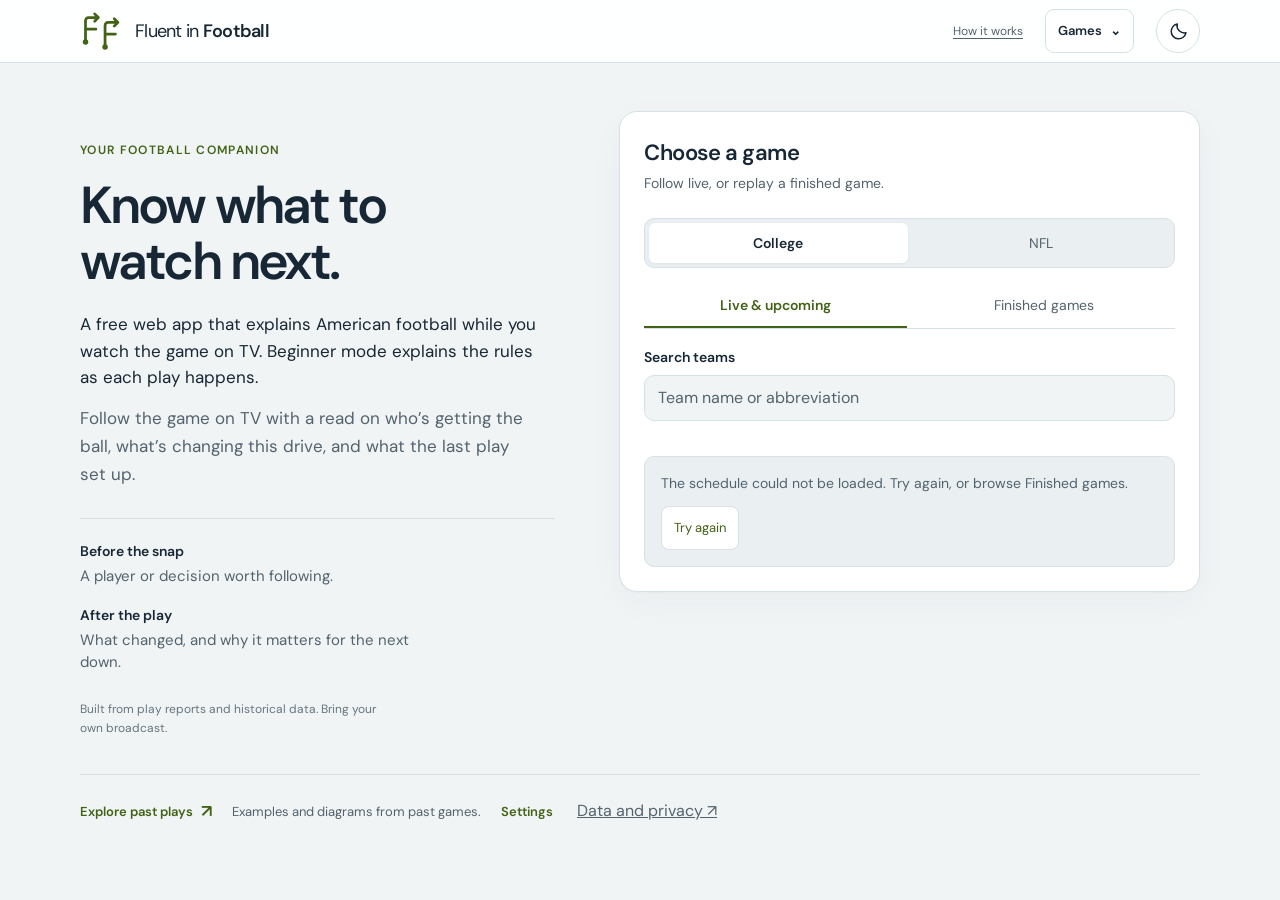
==== commit c3036d04: "Citewell: FIF-1 say what it is in searchers' words Add a plain description under the home headline a" ====
--- a/web/index.html
+++ b/web/index.html
@@ -5,27 +5,27 @@
 <meta name="viewport" content="width=device-width, initial-scale=1, viewport-fit=cover">
 <meta name="theme-color" content="#f1f4f5">
 <meta name="color-scheme" content="light dark">
-<meta name="description" content="Know what to watch next. Follow player usage, the shape of a drive, and what each play changed alongside the game on your TV.">
+<meta name="description" content="A free web app that explains American football while you watch the game on TV. Beginner mode explains the rules as each play happens. Live context and replays for college and NFL games.">
 <meta property="og:site_name" content="Fluent in Football">
 <meta property="og:type" content="website">
-<meta property="og:title" content="Fluent in Football — Know what to watch next">
+<meta property="og:title" content="Fluent in Football: learn American football while you watch">
 <meta property="og:url" content="https://fluentin.football/">
 <link rel="canonical" href="https://fluentin.football/">
-<meta property="og:description" content="Know what to watch next. Live football context and play-by-play replays for college and NFL games.">
+<meta property="og:description" content="A free web app that explains American football while you watch the game on TV. Beginner mode explains the rules as each play happens.">
 <meta property="og:image" content="https://fluentin.football/social-preview-v1.png">
 <meta property="og:image:type" content="image/png">
 <meta property="og:image:width" content="1200">
 <meta property="og:image:height" content="630">
 <meta property="og:image:alt" content="Fluent in Football. Know what to watch next. Live context and game replays for college and NFL football.">
 <meta name="twitter:card" content="summary_large_image">
-<meta name="twitter:title" content="Fluent in Football — Know what to watch next">
-<meta name="twitter:description" content="Live football context and play-by-play replays for college and NFL games. Follow along with the game on your TV.">
+<meta name="twitter:title" content="Fluent in Football: learn American football while you watch">
+<meta name="twitter:description" content="A free web app that explains American football while you watch the game on TV. Beginner mode explains the rules as each play happens.">
 <meta name="twitter:image" content="https://fluentin.football/social-preview-v1.png">
 <meta name="twitter:image:alt" content="Fluent in Football. Know what to watch next. Live context and game replays for college and NFL football.">
 <meta name="twitter:creator" content="@natebking">
 <meta name="application-name" content="Fluent in Football">
 <meta name="apple-mobile-web-app-title" content="Fluent in Football">
-<title>Fluent in Football</title>
+<title>Fluent in Football: learn American football while you watch</title>
 <link id="favicon" rel="icon" href="favicon.svg" type="image/svg+xml">
 <script src="theme.js"></script>
 <link rel="stylesheet" href="styles.css">
@@ -71,6 +71,7 @@
     <div class="home-intro">
       <p class="eyebrow">Your football companion</p>
       <h1 id="homeTitle">Know what to watch next.</h1>
+      <p class="home-what">A free web app that explains American football while you watch the game on TV. Beginner mode explains the rules as each play happens.</p>
       <p class="home-lede">Follow the game on TV with a read on who’s getting the ball, what’s changing this drive, and what the last play set up.</p>
       <dl class="home-rhythm">
         <div><dt>Before the snap</dt><dd>A player or decision worth following.</dd></div>
--- a/web/styles.css
+++ b/web/styles.css
@@ -77,6 +77,7 @@
 .home-intro { padding-top: 30px; }
 .home-intro > .eyebrow { color: var(--accent); }
 .home h1 { font-size: clamp(2.25rem, 4.1vw, 3.25rem); line-height: 1.08; letter-spacing: -.055em; font-weight: 600; margin: 18px 0 22px; max-width: 10ch; text-wrap: balance; }
+.home-what { font-size: 1.0625rem; line-height: 1.55; font-weight: 500; max-width: 39ch; margin-bottom: 14px; text-wrap: pretty; }
 .home-lede { color: var(--dim); font-size: 1.0625rem; line-height: 1.65; max-width: 39ch; text-wrap: pretty; }
 .home-rhythm { margin-top: 30px; padding-top: 22px; border-top: 1px solid var(--line); }
 .home-rhythm > div + div { margin-top: 17px; }
@@ -101,6 +102,7 @@
   .home { display: block; padding: 0; }
   .home-intro { padding: 10px 4px 26px; }
   .home h1 { max-width: 15ch; font-size: 2.375rem; margin: 12px 0 16px; }
+  .home-what { font-size: 1rem; }
   .home-lede { font-size: 1rem; line-height: 1.55; }
   .home-rhythm { display: none; }
   .home-source { margin-top: 14px; max-width: none; }
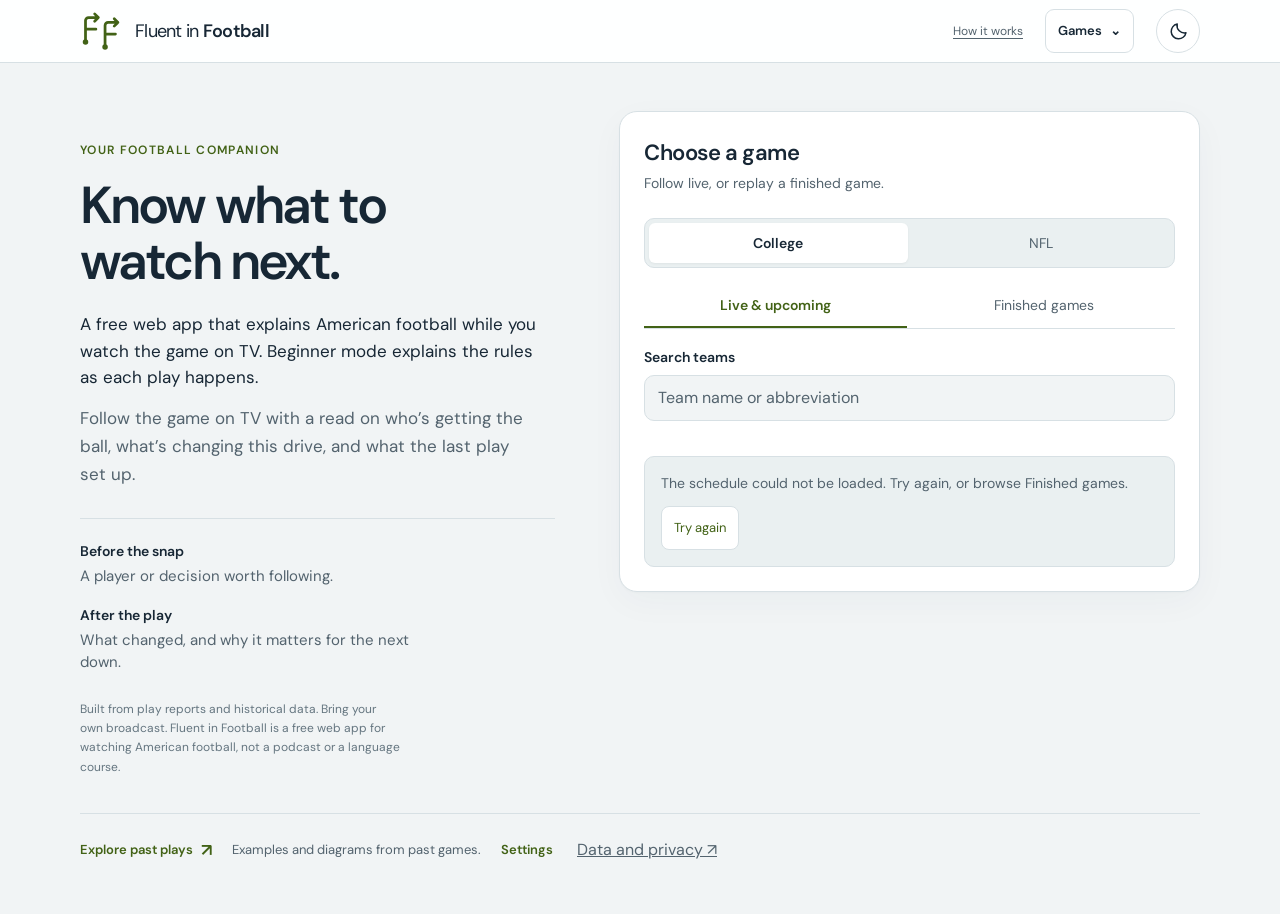
==== commit 1ae0f223: "Citewell: FIF-3 fix the name collision State on the home page and in the schema description that Flu" ====
--- a/web/index.html
+++ b/web/index.html
@@ -26,6 +26,24 @@
 <meta name="application-name" content="Fluent in Football">
 <meta name="apple-mobile-web-app-title" content="Fluent in Football">
 <title>Fluent in Football: learn American football while you watch</title>
+<script type="application/ld+json">
+{
+  "@context": "https://schema.org",
+  "@type": "WebApplication",
+  "name": "Fluent in Football",
+  "alternateName": "fluentin.football",
+  "url": "https://fluentin.football/",
+  "applicationCategory": "SportsApplication",
+  "operatingSystem": "Web",
+  "browserRequirements": "Requires JavaScript and a modern web browser.",
+  "isAccessibleForFree": true,
+  "offers": { "@type": "Offer", "price": "0", "priceCurrency": "USD" },
+  "inLanguage": "en",
+  "description": "A free web app that explains American football while you watch the game on TV, with a beginner mode that explains the rules as each play happens. Fluent in Football is a free web app for watching American football, not a podcast or a language course.",
+  "image": "https://fluentin.football/social-preview-v1.png",
+  "creator": { "@type": "Person", "name": "Nate King", "url": "https://natebking.com" }
+}
+</script>
 <link id="favicon" rel="icon" href="favicon.svg" type="image/svg+xml">
 <script src="theme.js"></script>
 <link rel="stylesheet" href="styles.css">
@@ -77,7 +95,7 @@
         <div><dt>Before the snap</dt><dd>A player or decision worth following.</dd></div>
         <div><dt>After the play</dt><dd>What changed, and why it matters for the next down.</dd></div>
       </dl>
-      <p class="home-source">Built from play reports and historical data. Bring your own broadcast.</p>
+      <p class="home-source">Built from play reports and historical data. Bring your own broadcast. Fluent in Football is a free web app for watching American football, not a podcast or a language course.</p>
     </div>
     <div id="homeGamePicker" class="home-game-picker">
   <div id="gameBrowser" class="sheetInner game-browser">
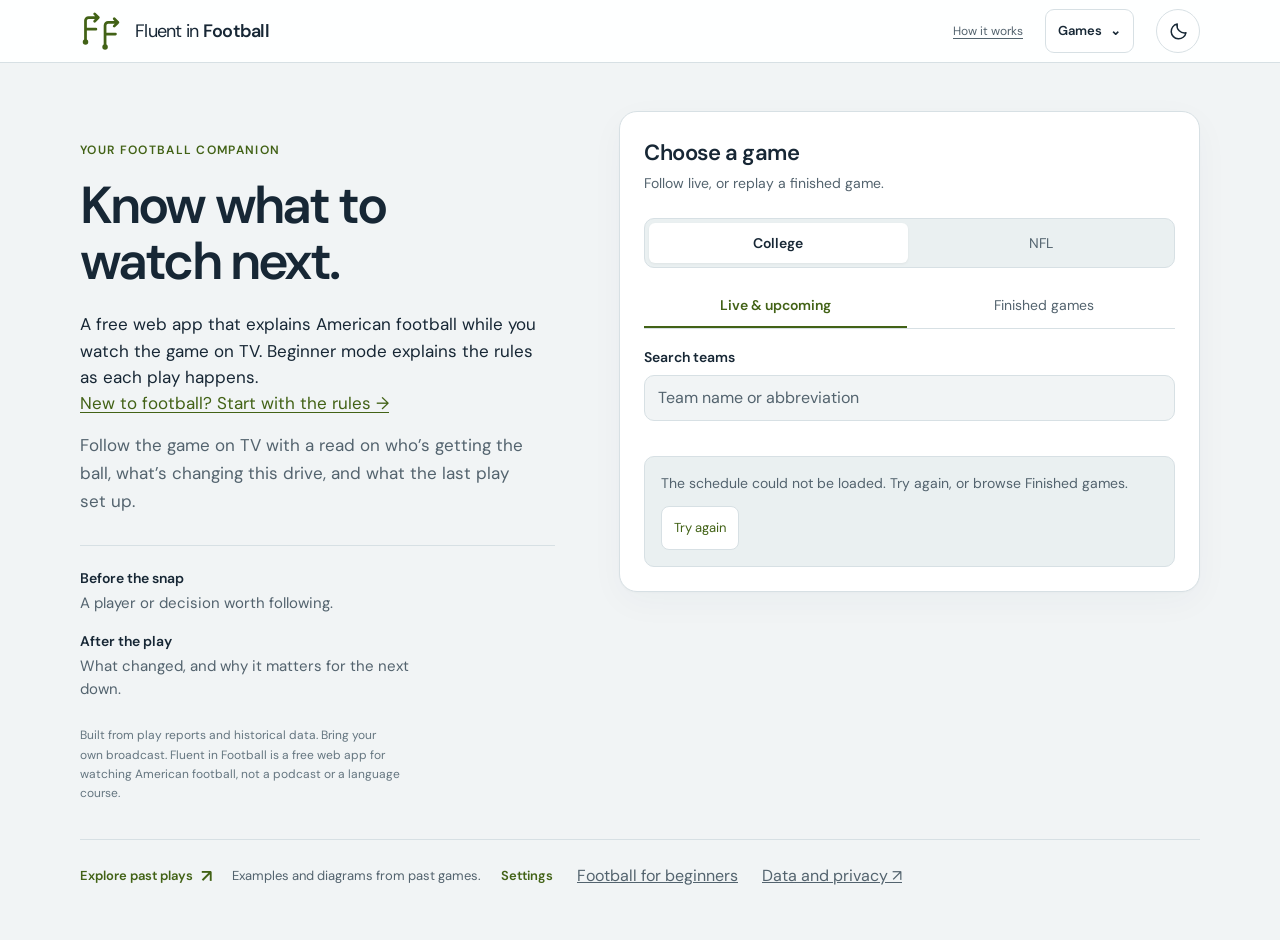
==== commit f72ebd24: "Citewell: FIF-4 add a beginner page that can rank /learn covers downs, scoring, positions, penalties" ====
--- a/web/index.html
+++ b/web/index.html
@@ -89,7 +89,7 @@
     <div class="home-intro">
       <p class="eyebrow">Your football companion</p>
       <h1 id="homeTitle">Know what to watch next.</h1>
-      <p class="home-what">A free web app that explains American football while you watch the game on TV. Beginner mode explains the rules as each play happens.</p>
+      <p class="home-what">A free web app that explains American football while you watch the game on TV. Beginner mode explains the rules as each play happens. <a href="learn">New to football? Start with the rules →</a></p>
       <p class="home-lede">Follow the game on TV with a read on who’s getting the ball, what’s changing this drive, and what the last play set up.</p>
       <dl class="home-rhythm">
         <div><dt>Before the snap</dt><dd>A player or decision worth following.</dd></div>
@@ -229,7 +229,7 @@
     <button id="openJournal" class="depth-link" type="button" aria-haspopup="dialog" aria-controls="reviewSheet">Game journal <span aria-hidden="true">↗</span></button>
     <span id="journalStatus" role="status">Saved in this browser</span>
   </div>
-    <div class="footer-links"><button id="settingsBtn" class="depth-link" type="button" aria-haspopup="dialog" aria-controls="settingsSheet">Settings</button><a href="data.html" target="_blank" rel="noopener">Data and privacy ↗</a></div>
+    <div class="footer-links"><button id="settingsBtn" class="depth-link" type="button" aria-haspopup="dialog" aria-controls="settingsSheet">Settings</button><a href="learn">Football for beginners</a><a href="data.html" target="_blank" rel="noopener">Data and privacy ↗</a></div>
   </footer>
 </main>
 
--- a/web/styles.css
+++ b/web/styles.css
@@ -78,6 +78,7 @@
 .home-intro > .eyebrow { color: var(--accent); }
 .home h1 { font-size: clamp(2.25rem, 4.1vw, 3.25rem); line-height: 1.08; letter-spacing: -.055em; font-weight: 600; margin: 18px 0 22px; max-width: 10ch; text-wrap: balance; }
 .home-what { font-size: 1.0625rem; line-height: 1.55; font-weight: 500; max-width: 39ch; margin-bottom: 14px; text-wrap: pretty; }
+.home-what a { color: var(--accent); white-space: nowrap; text-underline-offset: 3px; }
 .home-lede { color: var(--dim); font-size: 1.0625rem; line-height: 1.65; max-width: 39ch; text-wrap: pretty; }
 .home-rhythm { margin-top: 30px; padding-top: 22px; border-top: 1px solid var(--line); }
 .home-rhythm > div + div { margin-top: 17px; }
@@ -421,3 +422,7 @@
 }
 
 .report-update { display: inline-block; margin-top: 6px; color: var(--dim); font-size: .6875rem; }
+.learn-page ul { padding-left: 1.25em; margin-bottom: 14px; }
+.learn-toc { color: var(--faint); font-size: .875rem; margin: 6px 0 8px; line-height: 1.9; }
+.learn-try { margin-top: -2px; }
+.learn-try a { font-weight: 600; }
